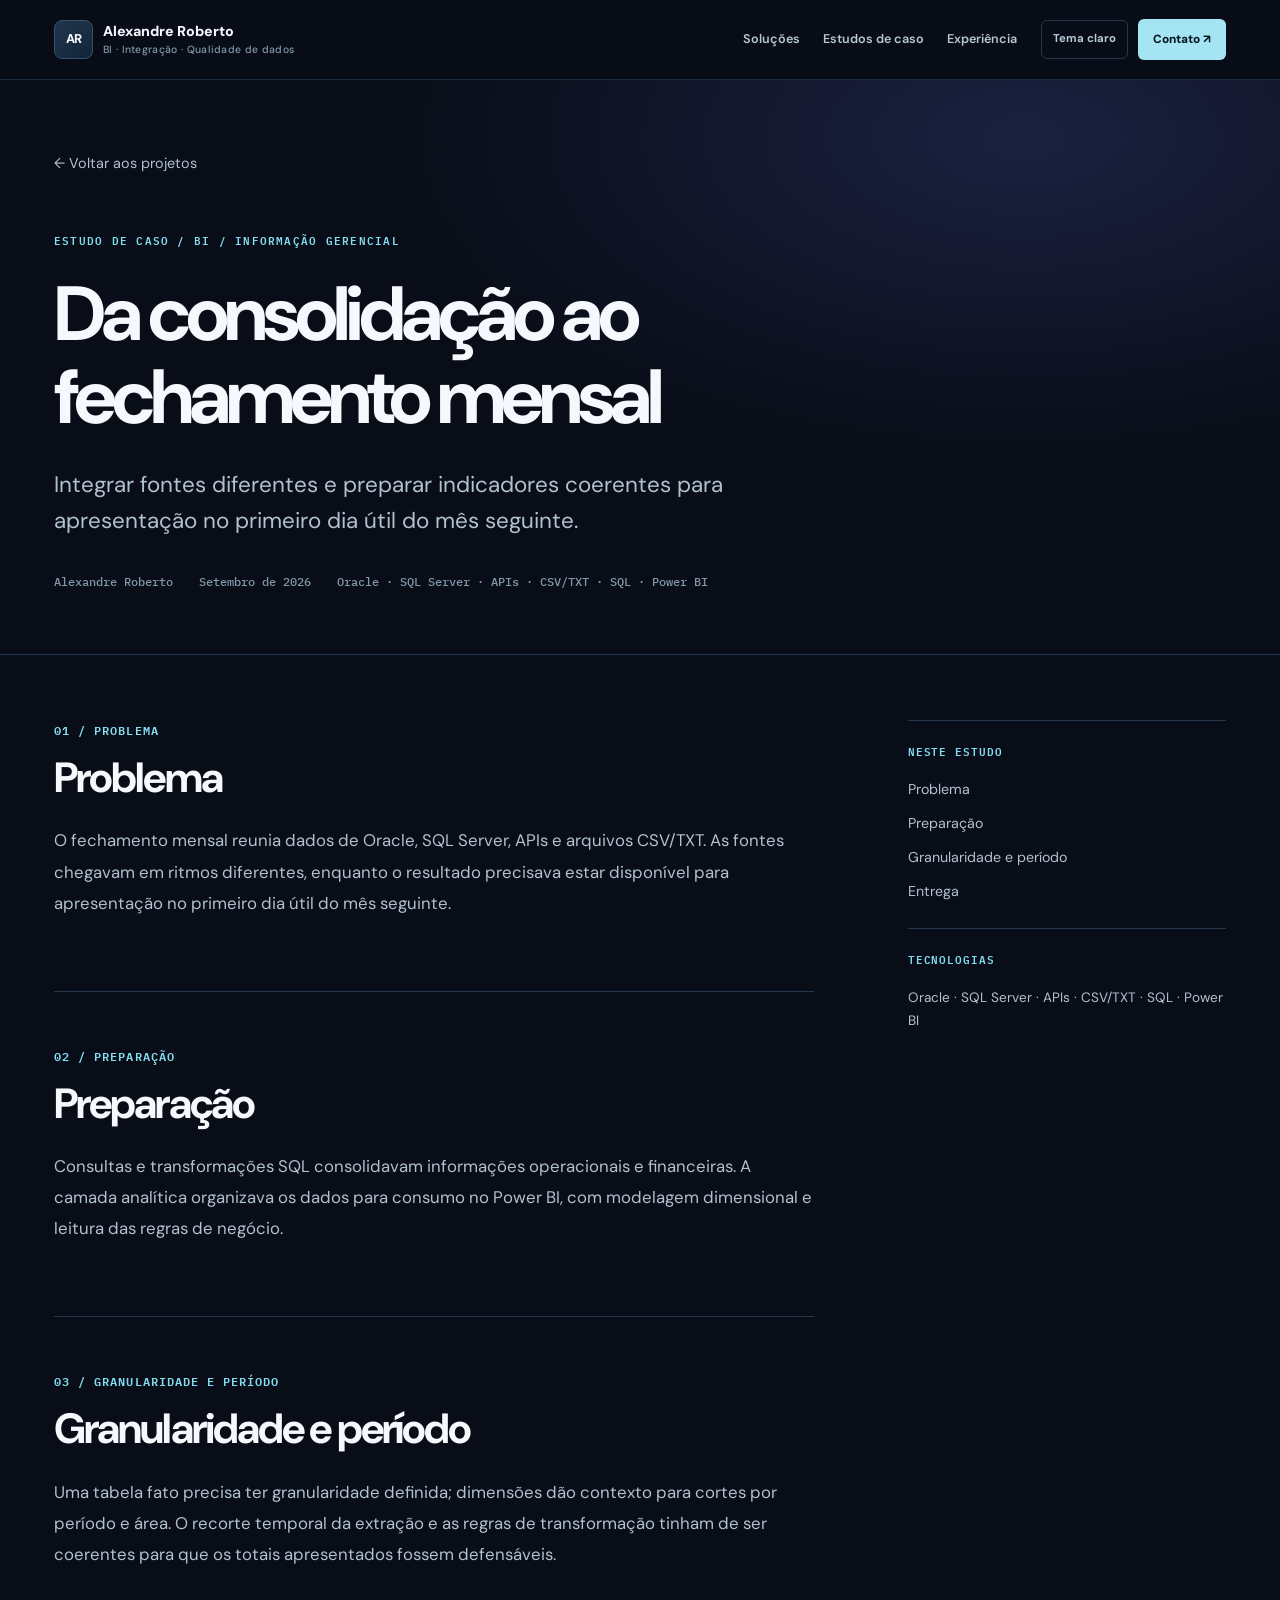
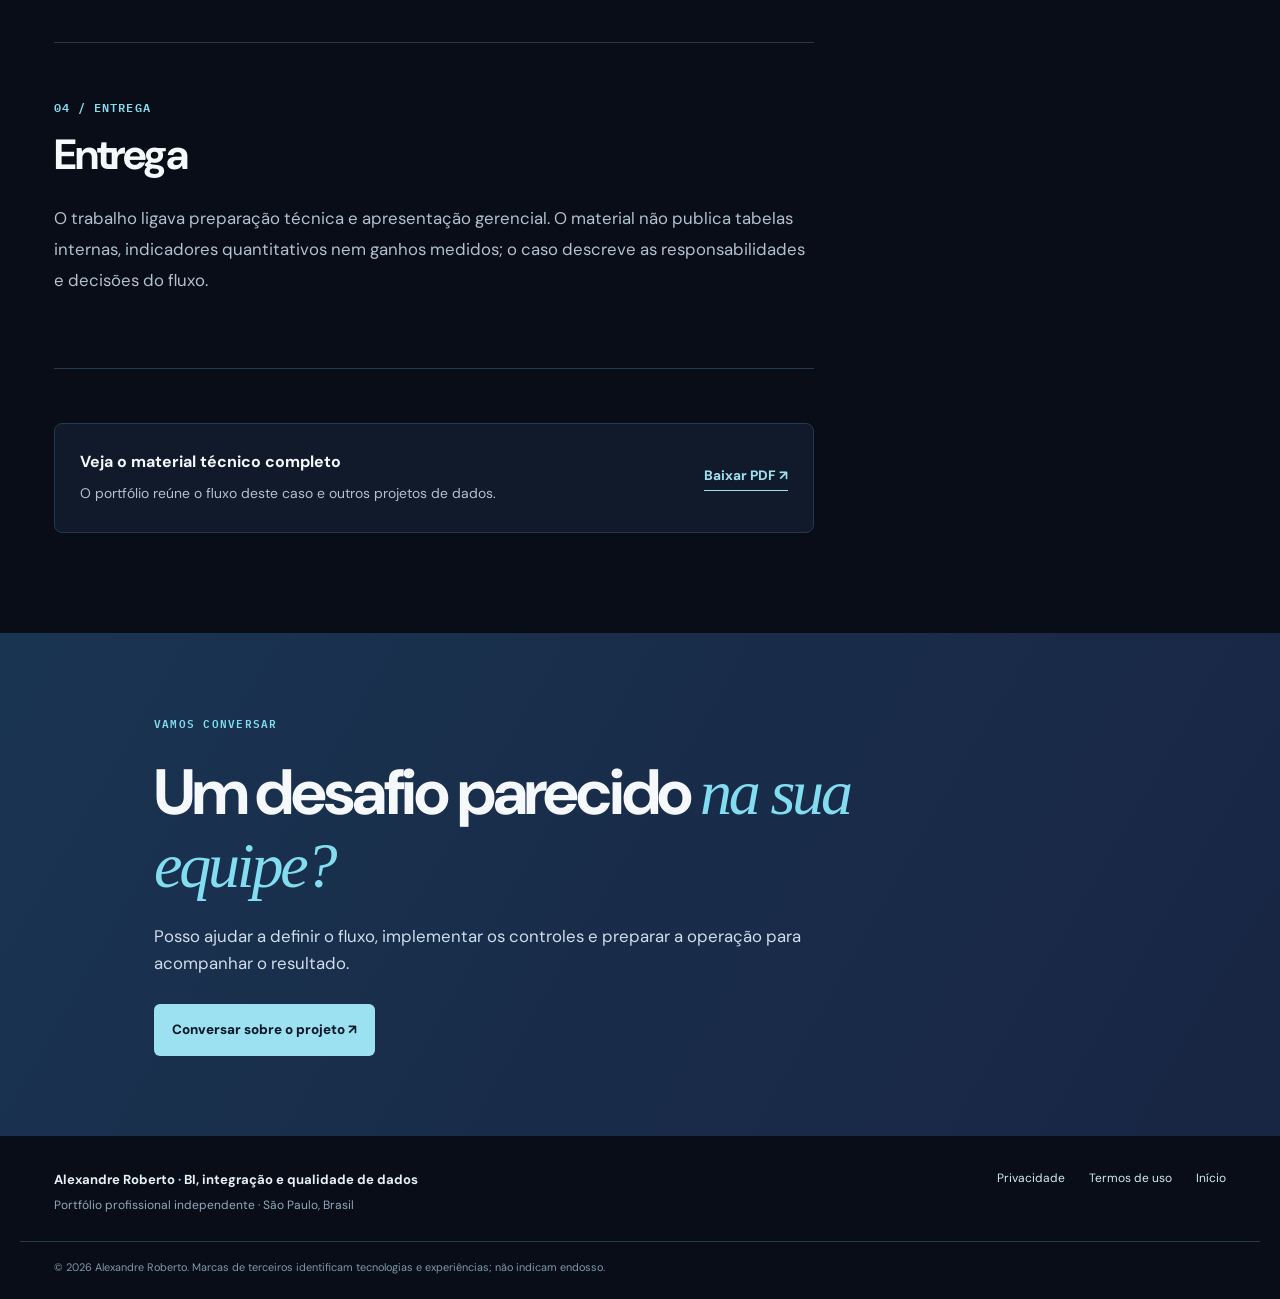
==== estudos-de-caso/bi-fechamento-mensal/index.html @ 3da2f560 "add estudos de caso" ====
<!doctype html>
<html lang="pt-BR" data-theme="dark">
<head><meta charset="utf-8"><meta name="viewport" content="width=device-width, initial-scale=1"><meta name="theme-color" content="#080d17">
<meta name="description" content="Integrar fontes diferentes e preparar indicadores coerentes para apresentação no primeiro dia útil do mês seguinte."><meta property="og:type" content="article"><meta property="og:title" content="Da consolidação ao fechamento mensal | Alexandre Roberto"><meta property="og:description" content="Integrar fontes diferentes e preparar indicadores coerentes para apresentação no primeiro dia útil do mês seguinte.">
<link rel="icon" type="image/svg+xml" href="../../favicon.svg"><link rel="preconnect" href="https://fonts.googleapis.com"><link rel="preconnect" href="https://fonts.gstatic.com" crossorigin><link href="https://fonts.googleapis.com/css2?family=DM+Sans:wght@400;500;600;700;800&family=IBM+Plex+Mono:wght@400;500;600&display=swap" rel="stylesheet"><link rel="stylesheet" href="../../style.css"><script src="../../script.js" defer></script><title>Da consolidação ao fechamento mensal | Alexandre Roberto</title></head>
<body><a class="skip-link" href="#conteudo">Ir para o conteúdo</a>
<header class="site-header"><div class="shell header-inner"><a class="brand" href="../../index.html" aria-label="Alexandre Roberto, página inicial"><span class="brand-mark" aria-hidden="true">AR</span><span class="brand-name">Alexandre Roberto<small>BI · Integração · Qualidade de dados</small></span></a><nav class="desktop-nav" aria-label="Navegação principal"><a href="../../index.html#solucoes">Soluções</a><a href="../../index.html#projetos">Estudos de caso</a><a href="../../index.html#experiencia">Experiência</a></nav><div class="header-actions"><button class="theme-toggle" type="button" aria-label="Ativar tema claro" aria-pressed="true">Tema claro</button><a class="nav-cta" href="../../index.html#contato">Contato ↗</a><button class="menu-toggle" type="button" aria-label="Abrir menu" aria-expanded="false" aria-controls="mobile-menu"><span></span><span></span></button></div></div><nav class="mobile-nav" id="mobile-menu" aria-label="Navegação para celular" hidden><a href="../../index.html">Início</a><a href="../../index.html#solucoes">Soluções</a><a href="../../index.html#projetos">Estudos de caso</a><a href="../../index.html#contato">Contato</a></nav></header>
<main id="conteudo" class="case-page"><section class="case-hero"><div class="shell"><a class="case-back" href="../../index.html#projetos">← Voltar aos projetos</a><p class="eyebrow">ESTUDO DE CASO / BI / INFORMAÇÃO GERENCIAL</p><h1>Da consolidação ao fechamento mensal</h1><p class="case-deck">Integrar fontes diferentes e preparar indicadores coerentes para apresentação no primeiro dia útil do mês seguinte.</p><div class="case-meta"><span>Alexandre Roberto</span><span>Setembro de 2026</span><span>Oracle · SQL Server · APIs · CSV/TXT · SQL · Power BI</span></div></div></section><div class="shell case-layout"><article class="case-article"><section id="parte-1"><p class="case-label">01 / PROBLEMA</p><h2>Problema</h2><p>O fechamento mensal reunia dados de Oracle, SQL Server, APIs e arquivos CSV/TXT. As fontes chegavam em ritmos diferentes, enquanto o resultado precisava estar disponível para apresentação no primeiro dia útil do mês seguinte.</p></section><section id="parte-2"><p class="case-label">02 / PREPARAÇÃO</p><h2>Preparação</h2><p>Consultas e transformações SQL consolidavam informações operacionais e financeiras. A camada analítica organizava os dados para consumo no Power BI, com modelagem dimensional e leitura das regras de negócio.</p></section><section id="parte-3"><p class="case-label">03 / GRANULARIDADE E PERÍODO</p><h2>Granularidade e período</h2><p>Uma tabela fato precisa ter granularidade definida; dimensões dão contexto para cortes por período e área. O recorte temporal da extração e as regras de transformação tinham de ser coerentes para que os totais apresentados fossem defensáveis.</p></section><section id="parte-4"><p class="case-label">04 / ENTREGA</p><h2>Entrega</h2><p>O trabalho ligava preparação técnica e apresentação gerencial. O material não publica tabelas internas, indicadores quantitativos nem ganhos medidos; o caso descreve as responsabilidades e decisões do fluxo.</p></section><div class="case-document"><div><strong>Veja o material técnico completo</strong><p>O portfólio reúne o fluxo deste caso e outros projetos de dados.</p></div><a class="text-link" href="../../Alexandre_Roberto_Projetos_Engenharia_de_Dados.pdf" download>Baixar PDF ↗</a></div></article><aside class="case-aside"><nav aria-label="Nesta página"><strong>NESTE ESTUDO</strong><a href="#parte-1">Problema</a><a href="#parte-2">Preparação</a><a href="#parte-3">Granularidade e período</a><a href="#parte-4">Entrega</a></nav><div><strong>TECNOLOGIAS</strong><p>Oracle · SQL Server · APIs · CSV/TXT · SQL · Power BI</p></div></aside></div><section class="case-contact"><div class="shell"><p class="eyebrow">VAMOS CONVERSAR</p><h2>Um desafio parecido <em>na sua equipe?</em></h2><p>Posso ajudar a definir o fluxo, implementar os controles e preparar a operação para acompanhar o resultado.</p><a class="button button-primary" href="../../index.html#contato">Conversar sobre o projeto ↗</a></div></section></main><footer class="site-footer"><div class="shell footer-inner"><div class="footer-brand"><strong>Alexandre Roberto <b>·</b> BI, integração e qualidade de dados</strong><span>Portfólio profissional independente · São Paulo, Brasil</span></div><nav class="footer-links" aria-label="Informações legais"><a href="../../privacidade.html">Privacidade</a><a href="../../termos.html">Termos de uso</a><a href="../../index.html">Início</a></nav></div><div class="shell footer-legal">© <span id="year">2026</span> Alexandre Roberto. Marcas de terceiros identificam tecnologias e experiências; não indicam endosso.</div></footer></body></html>
---- style.css ----
:root{--bg:#080d17;--surface:#101a2a;--surface2:#142238;--line:#26384e;--ink:#f5f8fc;--muted:#b2c1cf;--quiet:#8298aa;--cyan:#83ddf0;--indigo:#aaaaf7;--green:#8bd7b4;--max:1240px;font-family:"DM Sans",Inter,ui-sans-serif,system-ui,sans-serif;color:var(--ink);background:var(--bg);color-scheme:dark}
*{box-sizing:border-box}html{scroll-behavior:smooth;scroll-padding-top:88px}body{margin:0;background:var(--bg);color:var(--ink);line-height:1.62}a{color:inherit}button{font:inherit}a:focus-visible,button:focus-visible{outline:2px solid var(--cyan);outline-offset:4px}::selection{background:var(--cyan);color:#07121e}.shell{max-width:var(--max);padding:0 34px;margin:0 auto}.skip-link{position:absolute;top:-80px;left:16px;z-index:200;background:var(--cyan);color:#07121e;padding:10px 16px}.skip-link:focus{top:12px}.eyebrow{display:flex;align-items:center;gap:11px;color:var(--cyan);font:600 .7rem "IBM Plex Mono",monospace;letter-spacing:.11em;margin:0 0 24px}.eyebrow-line{display:block;width:25px;height:1px;background:currentColor}em{font-family:Georgia,Times,serif;font-weight:400;font-style:italic;color:var(--cyan)}
.site-header{height:80px;position:sticky;top:0;z-index:100;background:rgba(8,13,23,.93);border-bottom:1px solid #1b2d40;backdrop-filter:blur(18px)}.header-inner{height:100%;display:flex;align-items:center;gap:24px}.brand{display:flex;align-items:center;gap:10px;text-decoration:none;white-space:nowrap}.brand-mark{width:39px;height:39px;display:grid;place-items:center;background:#162439;border:1px solid #36536a;border-radius:8px;font-size:.82rem;font-weight:800;letter-spacing:-.09em}.brand-mark span{color:var(--cyan)}.brand-name{font-size:.89rem;font-weight:800;line-height:1.08}.brand-name small{display:block;color:var(--quiet);font-size:.65rem;font-weight:500;margin-top:4px;letter-spacing:.03em}.desktop-nav{margin-left:auto;display:flex;gap:23px;align-items:center}.desktop-nav a{text-decoration:none;color:#b6c6d2;font-size:.79rem;font-weight:600;white-space:nowrap}.desktop-nav a:hover{color:var(--cyan)}.header-actions{display:flex;align-items:center;gap:10px}.theme-toggle{background:transparent;border:1px solid var(--line);color:#b8cad7;padding:9px 11px;border-radius:6px;font-size:.71rem;font-weight:700;white-space:nowrap;cursor:pointer}.theme-toggle:hover{border-color:var(--cyan);color:var(--cyan)}.nav-cta{background:#a5e4f3;color:#061622;border-radius:6px;text-decoration:none;padding:11px 15px;font-size:.74rem;font-weight:800;white-space:nowrap}.nav-cta:hover{background:#d1f4fb}.nav-cta span{padding-left:8px}.menu-toggle,.mobile-nav{display:none}
.hero{position:relative;overflow:hidden;background:radial-gradient(ellipse at 72% 34%,rgba(68,77,169,.18),transparent 47%),radial-gradient(ellipse at 8% 72%,rgba(18,98,131,.13),transparent 43%),#080d17}.hero:before{position:absolute;inset:0;content:"";pointer-events:none;opacity:.13;background-image:linear-gradient(#59718a 1px,transparent 1px),linear-gradient(90deg,#59718a 1px,transparent 1px);background-size:78px 78px;mask-image:linear-gradient(90deg,transparent 29%,#000 100%)}.hero-grid{position:relative;display:grid;grid-template-columns:minmax(0,1.13fr) minmax(360px,.87fr);align-items:center;gap:7%;padding-top:115px;padding-bottom:99px}.hero h1{font-size:clamp(3.25rem,5.4vw,5.8rem);line-height:1.05;letter-spacing:-.065em;margin:0 0 28px;max-width:800px}.hero h1 em{white-space:nowrap}.hero-lead{max-width:630px;color:#b6c7d5;font-size:1.07rem;line-height:1.78;margin:0}.hero-actions{display:flex;gap:12px;flex-wrap:wrap;margin:35px 0 36px}.button{min-height:52px;display:inline-flex;align-items:center;justify-content:center;gap:20px;padding:13px 18px;border-radius:6px;text-decoration:none;font-size:.84rem;font-weight:800;transition:background .2s,transform .2s}.button:hover{transform:translateY(-2px)}.button-primary{background:#9ce1f2;color:#071927}.button-primary:hover{background:#caf1f9}.button-quiet{background:#17283d;color:#e5f2f8;border:1px solid #3a536c}.button-quiet:hover{background:#203952}.hero-proof-line{display:flex;align-items:baseline;gap:10px;max-width:615px;color:#9cb1c1;font-size:.76rem;line-height:1.5}.proof-line-dot{flex:none;width:6px;height:6px;background:var(--green);border-radius:50%}
.hero-visual{position:relative;border:1px solid #3c5773;border-radius:13px;overflow:hidden;background:linear-gradient(150deg,#1b3046,#101b2d 54%,#151e35);box-shadow:0 30px 75px rgba(0,0,0,.4)}.hero-visual:before{position:absolute;content:"";top:0;left:0;right:0;height:2px;background:linear-gradient(90deg,#73d8ed,#918ce2,transparent)}.visual-top,.visual-bottom{display:flex;justify-content:space-between;gap:16px;padding:17px 23px;font:600 .62rem "IBM Plex Mono",monospace;letter-spacing:.07em;color:#a5bfce}.visual-top{border-bottom:1px solid #365064}.visual-top span:last-child{color:var(--cyan)}.visual-title{font-size:clamp(1.45rem,2.2vw,2.05rem);font-weight:700;line-height:1.2;letter-spacing:-.04em;padding:29px 24px 23px}.visual-title span{color:var(--cyan)}.visual-path{padding:0 23px 30px}.path-node{display:flex;align-items:center;justify-content:space-between;gap:12px;background:#162a3e;border:1px solid #36536b;border-radius:6px;padding:10px 14px}.path-node small{color:#89bac8;font:600 .58rem "IBM Plex Mono",monospace;letter-spacing:.08em}.path-node strong{font-size:.81rem;text-align:right}.path-node em{display:none}.path-node-focus{background:#204253;border-color:#79cee0}.path-arrow{text-align:center;display:block;color:#8ec9d7;font-size:.72rem;height:20px;line-height:20px}.visual-bottom{border-top:1px solid #365064;color:#b2c7d1;align-items:center}.visual-bottom span:last-child{color:var(--cyan);font-size:1.2rem}.hero-bottom{position:relative;display:flex;justify-content:space-between;gap:25px;align-items:center;border-top:1px solid rgba(131,173,201,.2);padding-top:20px;padding-bottom:22px;color:#8fa8b9;font:600 .69rem "IBM Plex Mono",monospace;letter-spacing:.02em}.hero-bottom a{color:#a9dfeb;text-decoration:none}.hero-bottom a:hover{text-decoration:underline}
.section{padding:112px 0}.section-heading{max-width:760px;margin-bottom:46px}.section-heading h2,.experience-intro h2,.fit-grid h2{font-size:clamp(2.5rem,4.4vw,4.5rem);line-height:1.12;letter-spacing:-.055em;margin:0}.section-heading>p:last-child{color:var(--muted);font-size:.97rem;line-height:1.75;margin:18px 0 0}.two-col-heading{max-width:none;display:grid;grid-template-columns:1.35fr .65fr;gap:9%;align-items:end}.two-col-heading>p:last-child{margin:0 0 5px;max-width:350px}
.pain-section{background:#0c1421;border-top:1px solid #172638}.pain-grid{display:grid;grid-template-columns:repeat(3,minmax(0,1fr));border:1px solid var(--line);border-radius:9px;overflow:hidden}.pain-card{min-height:346px;display:flex;flex-direction:column;padding:30px;background:#101d2d;border-right:1px solid var(--line)}.pain-card:last-child{border-right:0}.pain-number{color:#66839a;font:500 .77rem "IBM Plex Mono",monospace}.pain-card h3{font-size:1.55rem;line-height:1.22;letter-spacing:-.04em;margin:45px 0 12px}.pain-card p{color:#afc0ce;font-size:.89rem;line-height:1.7;margin:0 0 27px}.pain-response{margin-top:auto;padding-top:17px;border-top:1px solid var(--line)}.pain-response span,.pain-response strong{display:block}.pain-response span{color:#77bfd0;font:600 .6rem "IBM Plex Mono",monospace;letter-spacing:.08em;margin-bottom:6px}.pain-response strong{font-size:.84rem;font-weight:700;color:#e3f3f8}
.story-section{background:#090f1b}.story-intro{max-width:1240px}.story-intro>p:last-child{max-width:700px}.story-grid{display:grid;grid-template-columns:minmax(0,1fr) minmax(350px,.9fr);gap:9%;align-items:start}.story-steps{border-top:1px solid #30455b}.story-step{min-height:275px;border-bottom:1px solid #30455b;padding:31px 20px 31px 0;opacity:.68;transition:opacity .3s}.story-step.is-active{opacity:1}.story-step span{color:#82c9d9;font:600 .64rem "IBM Plex Mono",monospace;letter-spacing:.09em}.story-step h3{font-size:clamp(1.6rem,2.6vw,2.35rem);line-height:1.2;letter-spacing:-.045em;margin:25px 0 12px}.story-step p{max-width:600px;color:#b4c4d0;font-size:.94rem;line-height:1.8;margin:0}.story-board{position:sticky;top:108px;border:1px solid #3c5971;border-radius:11px;background:linear-gradient(145deg,#172a3d,#111e31);overflow:hidden;box-shadow:0 22px 50px rgba(0,0,0,.24)}.board-head{display:flex;justify-content:space-between;gap:12px;padding:19px 22px;border-bottom:1px solid #344d63;color:#b5cbd4;font:600 .62rem "IBM Plex Mono",monospace;letter-spacing:.07em}.board-live{color:#9bdcca}.board-stages{padding:23px}.board-row{display:flex;align-items:center;gap:19px;min-height:75px;padding:14px 16px;border:1px solid #345069;border-radius:7px;margin-bottom:8px;background:#14283b;transition:background .25s,border-color .25s}.board-row:last-child{margin-bottom:0}.board-row.is-active{background:#235062;border-color:#7dd5e5}.board-row b{font:600 .7rem "IBM Plex Mono",monospace;color:#84d5e2}.board-row small,.board-row strong{display:block}.board-row small{font:.58rem "IBM Plex Mono",monospace;color:#94bbc9;letter-spacing:.08em}.board-row strong{font-size:.89rem;margin-top:3px}.board-footer{border-top:1px solid #344d63;color:#a1bbc8;font-size:.7rem;padding:16px 22px}.story-cta{display:flex;justify-content:space-between;gap:25px;align-items:center;margin-top:35px}.story-cta p{color:#a7bdc9;font-size:.81rem;margin:0;max-width:670px}.text-link{text-decoration:none;color:#9fdfec;font-size:.85rem;font-weight:800;border-bottom:1px solid currentColor;padding-bottom:3px;white-space:nowrap}.text-link:hover{color:#d2f3fa}.text-link span{padding-left:7px}
.cases-section{background:#0d1726}.case-grid{display:grid;grid-template-columns:repeat(2,minmax(0,1fr));gap:14px}.case-card{display:flex;flex-direction:column;min-height:333px;padding:31px;border:1px solid #2d4259;border-radius:9px;background:linear-gradient(150deg,#152339,#101b2b)}.case-kicker{color:#89d1e0;font:600 .65rem "IBM Plex Mono",monospace;letter-spacing:.08em}.case-card h3{max-width:540px;font-size:clamp(1.55rem,2vw,2rem);line-height:1.22;letter-spacing:-.04em;margin:25px 0 12px}.case-card p{color:#b7c7d2;font-size:.88rem;line-height:1.76;margin:0 0 28px}.case-foot{margin-top:auto;display:flex;justify-content:space-between;gap:12px;border-top:1px solid #2b4054;padding-top:15px;color:#91afc0;font:600 .7rem "IBM Plex Mono",monospace}.case-foot span:last-child{color:#9cdeeb}
.method-section{background:#080d17}.method-grid{display:grid;grid-template-columns:repeat(4,minmax(0,1fr));border-top:1px solid #2b4054;border-bottom:1px solid #2b4054}.method-grid article{min-height:315px;padding:22px 24px;border-right:1px solid #2b4054;position:relative;overflow:hidden}.method-grid article:first-child{padding-left:0}.method-grid article:last-child{border-right:0}.method-index{display:block;font-size:7.2rem;line-height:1;letter-spacing:-.09em;font-weight:500;color:rgba(114,151,180,.14)}.method-grid h3{font-size:1.2rem;letter-spacing:-.03em;margin:-3px 0 8px}.method-grid p{color:#aebfcb;font-size:.84rem;line-height:1.7;margin:0}
.experience-section{background:#0e1929}.experience-layout{display:grid;grid-template-columns:.85fr 1.15fr;gap:9%}.experience-intro{position:sticky;top:115px;align-self:start}.experience-intro>p:not(.eyebrow){max-width:450px;color:#b1c3cf;line-height:1.75;margin:25px 0}.experience-list{border-top:1px solid #30445a}.experience-list>div{display:grid;grid-template-columns:1fr auto;gap:0 15px;padding:22px 0;border-bottom:1px solid #30445a}.experience-list strong{font-size:1.02rem;letter-spacing:-.02em}.experience-list span{grid-column:1;color:#a8bdcb;font-size:.83rem;margin-top:4px}.experience-list time{grid-column:2;grid-row:1/3;color:#8eaaba;font:500 .69rem "IBM Plex Mono",monospace;white-space:nowrap;padding-top:5px}
.fit-section{background:#101c2c}.fit-grid{display:grid;grid-template-columns:1fr 1fr;gap:9%}.fit-list{border-top:1px solid #345069}.fit-list>div{padding:20px 0;border-bottom:1px solid #345069}.fit-list strong{font-size:1.1rem}.fit-list p{margin:5px 0 0;color:#aec1cd;font-size:.87rem;line-height:1.65}
.contact-section{background:radial-gradient(circle at 85% 15%,rgba(91,84,199,.36),transparent 45%),linear-gradient(130deg,#193451,#182543 73%,#1b2754);padding:105px 0}.contact-grid{display:grid;grid-template-columns:1.25fr .75fr;gap:10%;align-items:end}.contact-grid .eyebrow{color:#a7e4ef}.contact-grid h2{font-size:clamp(2.7rem,4.9vw,5rem);line-height:1.1;letter-spacing:-.055em;margin:0 0 23px}.contact-grid h2 em{color:#b0edf0}.contact-grid p:not(.eyebrow){max-width:700px;color:#d0ddea;line-height:1.75;margin:0}.contact-panel{border:1px solid #657c9b;border-radius:10px;background:rgba(8,23,46,.32);padding:28px;display:flex;flex-direction:column;align-items:flex-start;gap:14px}.contact-panel>span{color:#b2dce9;font:600 .65rem "IBM Plex Mono",monospace;letter-spacing:.08em}.button-contact{width:100%;justify-content:space-between;background:#e7f7f9;color:#102535}.button-contact:hover{background:#fff}.email{color:#e0eef4;font-size:.89rem;overflow-wrap:anywhere}.contact-panel small{color:#afc4d6}.site-footer{background:#080d17;color:#92aabb;padding:28px 0;font-size:.75rem}.footer-inner{display:flex;justify-content:space-between;gap:20px}.footer-inner b{color:var(--cyan)}.footer-inner a{text-decoration:none;color:#d1eaf2}.footer-inner a:hover{color:var(--cyan)}
@media(max-width:1120px){.desktop-nav{gap:13px}.brand-name small{display:none}.hero-grid{grid-template-columns:1fr;gap:47px;padding-top:80px;padding-bottom:65px}.hero-visual{max-width:610px}.hero h1{max-width:850px}.hero-lead{max-width:780px}.hero-bottom{flex-wrap:wrap}.story-grid{gap:5%}}
@media(max-width:940px){.shell{padding:0 25px}.desktop-nav,.nav-cta{display:none}.menu-toggle{display:flex;flex-direction:column;justify-content:center;gap:6px;width:42px;height:40px;background:transparent;border:1px solid var(--line);border-radius:6px;padding:11px;cursor:pointer}.menu-toggle span{height:2px;background:var(--ink);width:100%}.header-actions{margin-left:auto}.mobile-nav:not([hidden]){display:flex;flex-direction:column;position:absolute;left:0;right:0;top:80px;background:var(--surface);border-bottom:1px solid var(--line);padding:16px 25px 23px;box-shadow:0 20px 30px rgba(0,0,0,.3)}.mobile-nav a{padding:9px 0;text-decoration:none;font-weight:700}.two-col-heading,.story-grid,.experience-layout,.fit-grid,.contact-grid{grid-template-columns:1fr;gap:30px}.two-col-heading>p:last-child{max-width:700px}.story-board,.experience-intro{position:static}.story-board{max-width:660px}.story-step{min-height:0}.method-grid{grid-template-columns:repeat(2,minmax(0,1fr))}.method-grid article:nth-child(2){border-right:0}.method-grid article:nth-child(-n+2){border-bottom:1px solid #2b4054}.contact-panel{max-width:480px}}
@media(max-width:650px){html{scroll-padding-top:77px}.shell{padding:0 19px}.site-header{height:72px}.header-inner{gap:10px}.brand-name{font-size:.82rem}.brand-mark{width:36px;height:36px}.theme-toggle{font-size:.68rem;padding:8px}.mobile-nav:not([hidden]){top:72px}.hero-grid{padding-top:67px;padding-bottom:53px}.hero h1{font-size:clamp(2.8rem,11vw,4.5rem)}.hero h1 em{white-space:normal}.hero-lead{font-size:.97rem}.hero-actions{flex-direction:column;align-items:stretch}.hero-actions .button{width:100%}.hero-visual{max-width:none}.hero-bottom{gap:8px 20px}.hero-bottom a{width:100%}.section{padding:75px 0}.section-heading{margin-bottom:33px}.section-heading h2,.experience-intro h2,.fit-grid h2{font-size:clamp(2.25rem,9vw,3.2rem)}.pain-grid,.case-grid{grid-template-columns:1fr}.pain-card{min-height:0;border-right:0;border-bottom:1px solid var(--line);padding:25px}.pain-card:last-child{border-bottom:0}.pain-card h3{margin-top:27px}.story-step{padding:26px 0}.story-cta{align-items:flex-start;flex-direction:column}.text-link{white-space:normal}.method-grid article{min-height:270px}.method-index{font-size:5.4rem}.contact-section{padding:75px 0}.contact-grid h2{font-size:clamp(2.6rem,10vw,3.8rem)}.footer-inner{flex-wrap:wrap}}
@media(max-width:400px){.brand-name{display:none}.theme-toggle{font-size:.66rem}.visual-top,.visual-bottom{font-size:.57rem}.method-grid{grid-template-columns:1fr}.method-grid article,.method-grid article:first-child{border-right:0;border-bottom:1px solid #2b4054;padding:22px}.method-grid article:last-child{border-bottom:0}.experience-list>div{grid-template-columns:1fr}.experience-list time{grid-column:1;grid-row:auto;margin-top:5px}}
@media(prefers-reduced-motion:reduce){html{scroll-behavior:auto}.button,.story-step,.board-row{transition:none}.button:hover{transform:none}}
@media print{html{color-scheme:light}body{background:#fff;color:#111}.site-header,.hero-visual,.hero-bottom,.contact-section,.site-footer,.theme-toggle,.button{display:none!important}.hero,.section,.pain-section,.story-section,.cases-section,.method-section,.experience-section,.fit-section{background:#fff;padding:20px 0}.hero:before{display:none}.shell{max-width:none}.hero-grid,.pain-grid,.story-grid,.case-grid,.experience-layout,.fit-grid,.method-grid{display:block}.pain-card,.case-card,.story-step,.method-grid article{break-inside:avoid;border:1px solid #ccc;background:#fff;margin:10px 0}.hero h1,.section-heading h2{font-size:2rem}.hero-lead,.pain-card p,.story-step p,.case-card p{color:#333}}
/* O visitante pode optar pelo claro sem alterar a narrativa ou a hierarquia. */
@media screen{html[data-theme="light"]{color-scheme:light;--bg:#f7f8f7;--surface:#fff;--surface2:#edf3f5;--line:#d7e1e6;--ink:#102635;--muted:#496374;--quiet:#607b89;--cyan:#126c96;--indigo:#4c58bd;--green:#137d56;background:var(--bg)}html[data-theme="light"] body{background:var(--bg);color:var(--ink)}html[data-theme="light"] .site-header{background:rgba(247,248,247,.95)}html[data-theme="light"] .brand-mark{background:#e9f2f7;border-color:#c1d6e1}html[data-theme="light"] .desktop-nav a{color:#3d5968}html[data-theme="light"] .nav-cta{background:#175f88;color:#fff}html[data-theme="light"] .menu-toggle span{background:#102635}html[data-theme="light"] .hero{background:radial-gradient(ellipse at 78% 25%,#dfe8ff,transparent 47%),#f7f8f7}html[data-theme="light"] .hero:before{opacity:.10}html[data-theme="light"] .hero-lead,html[data-theme="light"] .section-heading>p:last-child,html[data-theme="light"] .experience-intro>p:not(.eyebrow){color:#4c6573}html[data-theme="light"] .hero-proof-line,html[data-theme="light"] .hero-bottom{color:#526b79}html[data-theme="light"] .button-primary{background:#175f88;color:#fff}html[data-theme="light"] .button-quiet{background:#e8f0f5;color:#173447;border-color:#bdd1dc}html[data-theme="light"] .hero-visual{color:#f5f8fc}html[data-theme="light"] .pain-section,html[data-theme="light"] .cases-section,html[data-theme="light"] .experience-section{background:#f0f4f5}html[data-theme="light"] .pain-card,html[data-theme="light"] .case-card{background:#fff;border-color:#d7e1e6}html[data-theme="light"] .pain-card p,html[data-theme="light"] .case-card p,html[data-theme="light"] .method-grid p,html[data-theme="light"] .fit-list p,html[data-theme="light"] .story-step p{color:#506877}html[data-theme="light"] .pain-response strong{color:#173447}html[data-theme="light"] .story-section,html[data-theme="light"] .method-section{background:#fff}html[data-theme="light"] .story-board{color:#f5f8fc}html[data-theme="light"] .story-step{opacity:.8}html[data-theme="light"] .story-step.is-active{opacity:1}html[data-theme="light"] .case-foot,html[data-theme="light"] .story-cta p{color:#547080}html[data-theme="light"] .fit-section{background:#e9f1f3}html[data-theme="light"] .fit-list>div{border-color:#cbdde5}html[data-theme="light"] .contact-section{color:#fff}html[data-theme="light"] .contact-grid h2 em{color:#b0edf0}html[data-theme="light"] .site-footer{background:#102332;color:#b2cad5}html[data-theme="light"] .footer-inner a{color:#e7f3f7}}
@media screen{.story-step{opacity:.86}html[data-theme="light"] .theme-toggle{color:#34586b;border-color:#bfd3dd}html[data-theme="light"] .hero-bottom a,html[data-theme="light"] .text-link{color:#126c96}html[data-theme="light"] .pain-response span,html[data-theme="light"] .case-kicker,html[data-theme="light"] .story-step span,html[data-theme="light"] .case-foot span:last-child{color:#126c96}html[data-theme="light"] .experience-list span,html[data-theme="light"] .experience-list time{color:#496374}html[data-theme="light"] .story-step{opacity:.9}html[data-theme="light"] .visual-title span{color:#83ddf0}}
.company-row{grid-column:1;grid-row:1;display:flex;align-items:center;gap:16px;min-width:0}.company-row strong{min-width:0}.experience-list .company-logo{grid-column:auto;display:grid;place-items:center;flex:none;width:72px;height:48px;margin:0;padding:7px;background:#fff;border:1px solid #d8e2e9;border-radius:7px;overflow:hidden}.company-logo img{display:block;width:100%;height:100%;object-fit:contain}.experience-list .company-logo-text{background:#e9f0f5;color:#1b5279;font-size:.94rem;font-weight:800;letter-spacing:.03em}.experience-list .role{grid-column:1;grid-row:2;margin-left:88px}.experience-list time{grid-column:2;grid-row:1/3;align-self:start}.whatsapp-number{color:#e0eef4;text-decoration:none;font-size:.82rem}.whatsapp-number:hover{text-decoration:underline}.site-footer{padding:33px 0 23px}.footer-inner{align-items:start}.footer-brand{display:flex;flex-direction:column;gap:6px}.footer-brand strong{color:#e5f1f5;font-size:.82rem}.footer-brand>span{color:#92aabb}.footer-links{display:flex;align-items:center;gap:24px;flex-wrap:wrap}.footer-legal{border-top:1px solid #26394d;margin-top:25px;padding-top:17px;color:#8098aa;font-size:.68rem;line-height:1.6}
.legal-main{background:var(--bg);min-height:65vh}.legal-hero{padding:95px 0 35px;background:radial-gradient(ellipse at 75% 15%,rgba(68,77,169,.16),transparent 48%)}.legal-hero h1{font-size:clamp(2.8rem,5vw,5rem);line-height:1.08;letter-spacing:-.055em;margin:0 0 18px}.legal-hero p:last-child{max-width:750px;color:var(--muted);font-size:1rem;margin:0}.legal-content{max-width:860px;padding-top:35px;padding-bottom:100px}.legal-content section{border-top:1px solid var(--line);padding:28px 0}.legal-content h2{font-size:1.38rem;letter-spacing:-.035em;margin:0 0 11px}.legal-content p,.legal-content li{color:var(--muted);font-size:.94rem;line-height:1.8}.legal-content p{margin:0 0 12px}.legal-content ul{margin:0;padding-left:21px}.legal-content a{color:var(--cyan);text-underline-offset:3px}.legal-back{display:inline-flex;margin-top:15px;color:var(--cyan);font-weight:700;text-decoration:none}
@media(max-width:650px){.experience-list .company-logo{width:58px;height:44px}.company-row{gap:12px}.experience-list .role{margin-left:70px}.footer-inner{flex-direction:column}.footer-links{gap:16px}.legal-hero{padding:70px 0 25px}.legal-content{padding-bottom:65px}}
@media(max-width:400px){.experience-list .role{margin-left:70px}.experience-list time{grid-row:3;margin-left:70px;margin-top:5px}}
@media screen{html[data-theme="light"] .legal-hero{background:radial-gradient(ellipse at 75% 15%,#e3e9fb,transparent 48%),#f7f8f7}html[data-theme="light"] .footer-brand strong{color:#e5f1f5}html[data-theme="light"] .footer-legal{color:#aec3cf}html[data-theme="light"] .company-logo-text{color:#1b5279}}

/* Soluções e modalidades: oferta legível antes dos detalhes técnicos. */
.hero-grid{grid-template-columns:minmax(0,1.07fr) minmax(390px,.93fr);gap:5%}
.hero-copy{min-width:0}
.hero h1{font-size:clamp(3.2rem,4.7vw,4.9rem);max-width:700px}
.hero h1 em{white-space:normal}
.hero-lead strong{color:var(--ink);font-weight:700}
.offer-panel .visual-title{font-size:clamp(1.45rem,2.1vw,2rem);padding-bottom:20px}
.offer-list{padding:0 23px 25px}
.offer-list>div{display:flex;gap:16px;align-items:flex-start;padding:13px 0;border-top:1px solid #355067}
.offer-list b{flex:none;width:25px;color:#83ddf0;font:600 .65rem "IBM Plex Mono",monospace;padding-top:3px}
.offer-list strong,.offer-list span{display:block}
.offer-list strong{font-size:.9rem;line-height:1.3}
.offer-list span{color:#a8c3d1;font-size:.74rem;line-height:1.45;margin-top:4px}
.offer-panel .visual-bottom{font-size:.58rem}
.pain-grid{grid-template-columns:repeat(4,minmax(0,1fr))}
.pain-card{min-height:380px;padding:25px 22px}
.pain-card h3{font-size:1.35rem;margin:32px 0 13px}
.pain-card p{font-size:.84rem;line-height:1.67}
.pain-card p strong{color:#e3f3f8}
.pain-response strong{font-size:.78rem;line-height:1.54}
.service-extra{margin:23px 0 0;color:var(--muted);font-size:.83rem;line-height:1.7}
.service-extra strong{color:var(--ink)}
.story-intro>p:last-child{max-width:800px}
.board-row strong{line-height:1.35}
.story-cta p strong{color:var(--ink)}
.fit-intro{max-width:490px;color:var(--muted);margin:21px 0 0;line-height:1.75}
.role-section{padding:55px 0;background:#0b1522;border-top:1px solid #26384e}
.role-layout{display:grid;grid-template-columns:1fr 1fr;gap:8%;align-items:center}
.role-layout h2{font-size:clamp(2rem,3.6vw,3.7rem);line-height:1.13;letter-spacing:-.05em;margin:0 0 18px}
.role-layout p:not(.eyebrow){max-width:540px;color:var(--muted);font-size:.9rem;line-height:1.75;margin:0}
.role-tags{display:flex;flex-wrap:wrap;gap:9px}
.role-tags span{display:inline-flex;border:1px solid #36536a;border-radius:5px;background:#15283a;color:#d5e6ee;padding:9px 12px;font-size:.75rem;font-weight:700;line-height:1.35}
@media(max-width:1120px){.hero-grid{grid-template-columns:1fr;gap:47px}.hero h1{font-size:clamp(3.2rem,6.2vw,5.2rem);max-width:780px}.hero-visual{max-width:660px}.pain-grid{grid-template-columns:repeat(2,minmax(0,1fr))}.pain-card{min-height:320px}.pain-card:nth-child(2){border-right:0}.pain-card:nth-child(-n+2){border-bottom:1px solid var(--line)}}
@media(max-width:650px){.hero h1{font-size:clamp(2.7rem,10vw,4.5rem)}.offer-list{padding:0 19px 23px}.pain-grid{grid-template-columns:1fr}.pain-card{min-height:0;border-right:0;padding:26px}.pain-card:nth-child(3){border-bottom:1px solid var(--line)}.pain-card h3{margin:24px 0 10px}.role-layout{grid-template-columns:1fr;gap:25px}.role-section{padding:65px 0}.role-tags span{font-size:.72rem}.offer-panel .visual-title{padding:24px 19px 18px}}
@media screen{html[data-theme="light"] .hero-lead strong,html[data-theme="light"] .service-extra strong,html[data-theme="light"] .story-cta p strong{color:#173447}html[data-theme="light"] .pain-card p strong{color:#173447}html[data-theme="light"] .role-section{background:#f5f8f8;border-color:#d7e1e6}html[data-theme="light"] .role-tags span{background:#fff;border-color:#c8d9e2;color:#23495e}html[data-theme="light"] .offer-list span{color:#a8c3d1}}
@media print{.role-section{background:#fff;padding:20px 0}.role-layout{display:block}.role-tags span{color:#111;background:#fff;border:1px solid #ccc}.pain-grid{display:block}}
.brand-mark{color:#f5f8fc;letter-spacing:-.06em;font-size:.8rem;background:linear-gradient(145deg,#20364c,#13243a)}
html[data-theme="light"] .brand-mark{color:#173447;background:#e9f2f7}
/* Estudo de caso: leitura editorial alinhada à landing page. */
.case-page{background:var(--bg)}.case-hero{padding:70px 0 65px;background:radial-gradient(ellipse at 80% 10%,rgba(89,95,195,.24),transparent 45%),var(--bg);border-bottom:1px solid var(--line)}.case-back{display:inline-block;color:var(--muted);text-decoration:none;font-size:.9rem;margin-bottom:55px}.case-back:hover{color:var(--cyan)}.case-hero h1{max-width:900px;font-size:clamp(3rem,6vw,6.1rem);letter-spacing:-.065em;line-height:1.08;margin:0 0 28px}.case-deck{max-width:740px;color:var(--muted);font-size:clamp(1.1rem,1.8vw,1.4rem);line-height:1.6;margin:0 0 35px}.case-meta{display:flex;flex-wrap:wrap;gap:12px 26px;color:var(--quiet);font:500 .72rem "IBM Plex Mono",monospace}.case-layout{display:grid;grid-template-columns:minmax(0,760px) minmax(190px,1fr);gap:8%;padding-top:65px;padding-bottom:100px}.case-article section{padding:0 0 54px;margin-bottom:54px;border-bottom:1px solid var(--line)}.case-label{color:var(--cyan)!important;font:600 .73rem "IBM Plex Mono",monospace!important;letter-spacing:.09em;margin:0 0 14px!important}.case-article h2{font-size:clamp(2rem,3.3vw,3rem);line-height:1.15;letter-spacing:-.045em;margin:0 0 23px}.case-article h3{font-size:1.15rem;margin:0 0 8px}.case-article p{color:var(--muted);font-size:1.05rem;line-height:1.85;margin:0 0 18px}.flow{display:flex;align-items:stretch;gap:9px;margin:30px 0 20px}.flow>div{flex:1;min-width:0;border:1px solid var(--line);border-radius:8px;padding:15px;background:var(--surface)}.flow small,.flow strong,.flow span{display:block}.flow small{color:var(--cyan);font:600 .62rem "IBM Plex Mono",monospace}.flow strong{font-size:.91rem;line-height:1.25;margin:12px 0 7px}.flow span{color:var(--quiet);font-size:.72rem}.flow>b{align-self:center;color:var(--cyan);font-size:1.1rem}.flow-notes{display:grid;grid-template-columns:1fr 1fr;gap:15px}.flow-notes p{border-left:2px solid var(--cyan);padding-left:14px;font-size:.86rem;line-height:1.65}.flow-notes strong{color:var(--ink)}.case-article .case-caption,.case-article .case-caveat{font-size:.84rem;color:var(--quiet)}.case-list>div{display:grid;grid-template-columns:48px 1fr;gap:14px;padding:20px 0;border-top:1px solid var(--line)}.case-list>div>span{font:600 .72rem "IBM Plex Mono",monospace;color:var(--cyan);padding-top:4px}.case-list p{font-size:.98rem;margin:0}.case-aside{align-self:start;position:sticky;top:112px}.case-aside nav,.case-aside>div{display:flex;flex-direction:column;gap:11px;border-top:1px solid var(--line);padding:20px 0 25px}.case-aside strong{color:var(--cyan);font:600 .7rem "IBM Plex Mono",monospace;letter-spacing:.08em;margin-bottom:7px}.case-aside a{color:var(--muted);text-decoration:none;font-size:.89rem}.case-aside a:hover{color:var(--cyan)}.case-aside p{color:var(--muted);font-size:.85rem;line-height:1.7;margin:0}.case-document{background:var(--surface);border:1px solid var(--line);border-radius:8px;padding:25px;display:flex;justify-content:space-between;align-items:center;gap:24px}.case-document p{font-size:.87rem;margin:6px 0 0}.case-document .text-link{flex:none}.case-contact{background:linear-gradient(120deg,#193451,#182543);padding:80px 0}.case-contact .shell{max-width:1040px}.case-contact h2{max-width:800px;font-size:clamp(2.4rem,5vw,4.4rem);line-height:1.15;letter-spacing:-.05em;margin:0 0 20px}.case-contact p:not(.eyebrow){color:#d0ddea;max-width:680px;font-size:1.05rem;margin:0 0 27px}.case-contact .button{display:inline-flex}html[data-theme="light"] .case-hero{background:radial-gradient(ellipse at 80% 10%,#e3e9fb,transparent 48%),var(--bg)}html[data-theme="light"] .case-contact{color:#fff}html[data-theme="light"] .case-contact em{color:#b0edf0}html[data-theme="light"] .case-contact .button-primary{background:#e7f7f9;color:#102535}
@media(max-width:900px){.case-layout{grid-template-columns:1fr}.case-aside{display:none}}@media(max-width:650px){.case-hero{padding:35px 0 52px}.case-back{margin-bottom:45px}.case-layout{padding-top:45px;padding-bottom:70px}.case-article section{margin-bottom:40px;padding-bottom:40px}.flow{flex-direction:column}.flow>b{transform:rotate(90deg)}.flow-notes{grid-template-columns:1fr}.case-document{display:block}.case-document .text-link{display:inline-block;margin-top:16px}.case-contact{padding:65px 0}}
.case-foot a{color:var(--cyan);text-decoration:none;white-space:nowrap}.case-foot a:hover{text-decoration:underline}.dq-table-wrap{overflow-x:auto;margin:25px 0 30px}.dq-table{width:100%;border-collapse:collapse;min-width:550px;text-align:left}.dq-table th{color:var(--cyan);font:600 .73rem "IBM Plex Mono",monospace;letter-spacing:.04em}.dq-table th,.dq-table td{padding:14px 12px;border-bottom:1px solid var(--line);vertical-align:top}.dq-table td{color:var(--muted);font-size:.91rem;line-height:1.55}.dq-table td:first-child{color:var(--ink);font-weight:700}.case-callout{padding:20px 22px;border-left:3px solid var(--cyan);background:var(--surface);margin:25px 0}.case-callout strong{color:var(--ink)}.case-callout p{margin:5px 0 0;font-size:.94rem}.dq-states{display:flex;flex-wrap:wrap;align-items:center;gap:8px;margin:25px 0}.dq-states span{display:inline-block;background:var(--surface);border:1px solid var(--line);border-radius:6px;padding:8px 11px;font-size:.83rem}.dq-states b{color:var(--cyan)}
.case-disclosure{margin:0 0 55px}.case-disclosure p{margin:6px 0 0;font-size:.95rem}.architecture-states{gap:7px}.case-article code{font-family:"IBM Plex Mono",monospace;color:var(--cyan);font-size:.9em;overflow-wrap:anywhere}
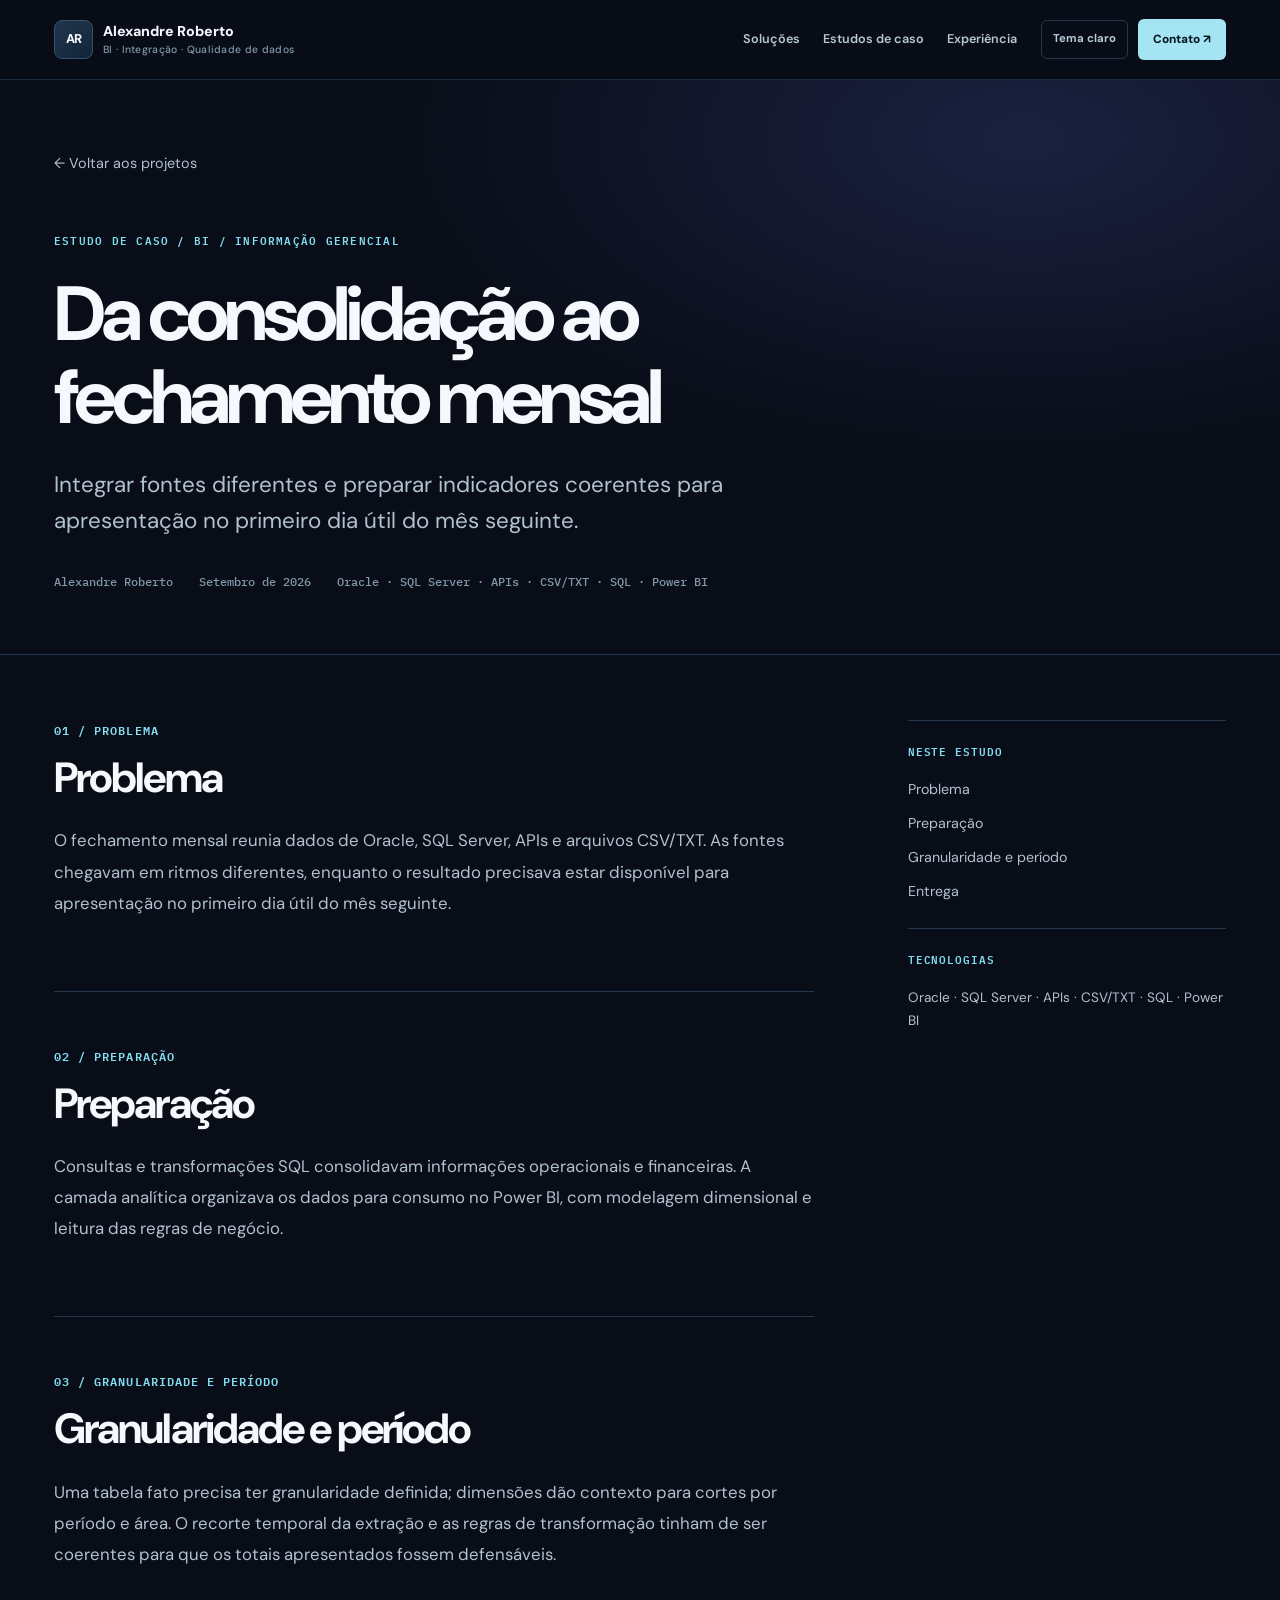
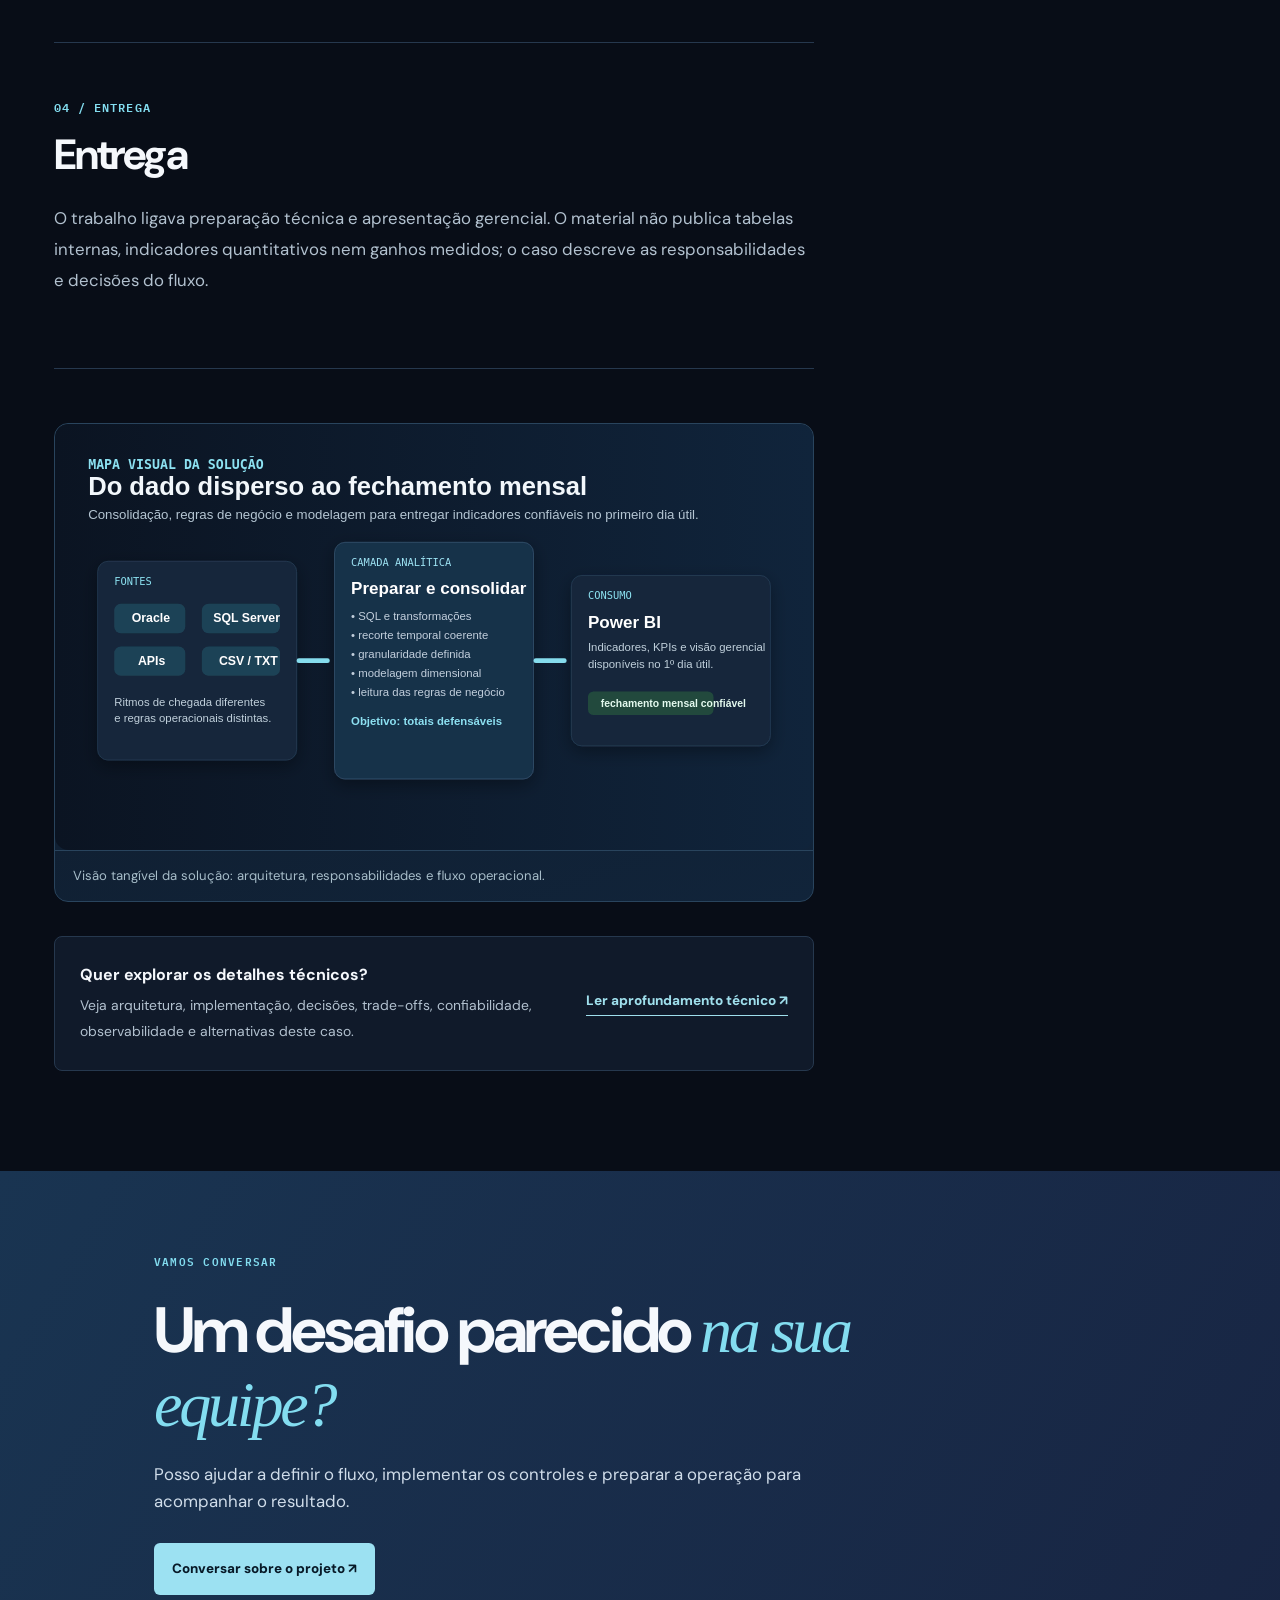
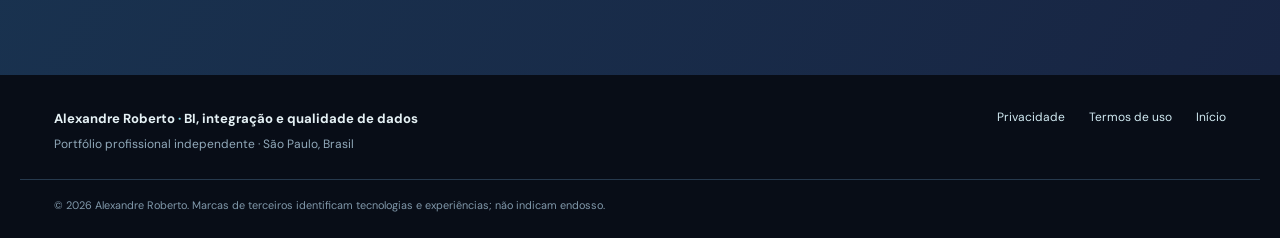
==== commit b4738074: "add projects" ====
--- a/estudos-de-caso/bi-fechamento-mensal/index.html
+++ b/estudos-de-caso/bi-fechamento-mensal/index.html
@@ -1,8 +1,9 @@
-<!doctype html>
-<html lang="pt-BR" data-theme="dark">
-<head><meta charset="utf-8"><meta name="viewport" content="width=device-width, initial-scale=1"><meta name="theme-color" content="#080d17">
-<meta name="description" content="Integrar fontes diferentes e preparar indicadores coerentes para apresentação no primeiro dia útil do mês seguinte."><meta property="og:type" content="article"><meta property="og:title" content="Da consolidação ao fechamento mensal | Alexandre Roberto"><meta property="og:description" content="Integrar fontes diferentes e preparar indicadores coerentes para apresentação no primeiro dia útil do mês seguinte.">
-<link rel="icon" type="image/svg+xml" href="../../favicon.svg"><link rel="preconnect" href="https://fonts.googleapis.com"><link rel="preconnect" href="https://fonts.gstatic.com" crossorigin><link href="https://fonts.googleapis.com/css2?family=DM+Sans:wght@400;500;600;700;800&family=IBM+Plex+Mono:wght@400;500;600&display=swap" rel="stylesheet"><link rel="stylesheet" href="../../style.css"><script src="../../script.js" defer></script><title>Da consolidação ao fechamento mensal | Alexandre Roberto</title></head>
+<!DOCTYPE html>
+
+<html data-theme="dark" lang="pt-BR">
+<head><meta charset="utf-8"/><meta content="width=device-width, initial-scale=1" name="viewport"/><meta content="#080d17" name="theme-color"/>
+<meta content="Integrar fontes diferentes e preparar indicadores coerentes para apresentação no primeiro dia útil do mês seguinte." name="description"/><meta content="article" property="og:type"/><meta content="Da consolidação ao fechamento mensal | Alexandre Roberto" property="og:title"/><meta content="Integrar fontes diferentes e preparar indicadores coerentes para apresentação no primeiro dia útil do mês seguinte." property="og:description"/>
+<link href="../../favicon.svg" rel="icon" type="image/svg+xml"/><link href="https://fonts.googleapis.com" rel="preconnect"/><link crossorigin="" href="https://fonts.gstatic.com" rel="preconnect"/><link href="https://fonts.googleapis.com/css2?family=DM+Sans:wght@400;500;600;700;800&amp;family=IBM+Plex+Mono:wght@400;500;600&amp;display=swap" rel="stylesheet"/><link href="../../style.css" rel="stylesheet"/><script defer="" src="../../script.js"></script><title>Da consolidação ao fechamento mensal | Alexandre Roberto</title></head>
 <body><a class="skip-link" href="#conteudo">Ir para o conteúdo</a>
-<header class="site-header"><div class="shell header-inner"><a class="brand" href="../../index.html" aria-label="Alexandre Roberto, página inicial"><span class="brand-mark" aria-hidden="true">AR</span><span class="brand-name">Alexandre Roberto<small>BI · Integração · Qualidade de dados</small></span></a><nav class="desktop-nav" aria-label="Navegação principal"><a href="../../index.html#solucoes">Soluções</a><a href="../../index.html#projetos">Estudos de caso</a><a href="../../index.html#experiencia">Experiência</a></nav><div class="header-actions"><button class="theme-toggle" type="button" aria-label="Ativar tema claro" aria-pressed="true">Tema claro</button><a class="nav-cta" href="../../index.html#contato">Contato ↗</a><button class="menu-toggle" type="button" aria-label="Abrir menu" aria-expanded="false" aria-controls="mobile-menu"><span></span><span></span></button></div></div><nav class="mobile-nav" id="mobile-menu" aria-label="Navegação para celular" hidden><a href="../../index.html">Início</a><a href="../../index.html#solucoes">Soluções</a><a href="../../index.html#projetos">Estudos de caso</a><a href="../../index.html#contato">Contato</a></nav></header>
-<main id="conteudo" class="case-page"><section class="case-hero"><div class="shell"><a class="case-back" href="../../index.html#projetos">← Voltar aos projetos</a><p class="eyebrow">ESTUDO DE CASO / BI / INFORMAÇÃO GERENCIAL</p><h1>Da consolidação ao fechamento mensal</h1><p class="case-deck">Integrar fontes diferentes e preparar indicadores coerentes para apresentação no primeiro dia útil do mês seguinte.</p><div class="case-meta"><span>Alexandre Roberto</span><span>Setembro de 2026</span><span>Oracle · SQL Server · APIs · CSV/TXT · SQL · Power BI</span></div></div></section><div class="shell case-layout"><article class="case-article"><section id="parte-1"><p class="case-label">01 / PROBLEMA</p><h2>Problema</h2><p>O fechamento mensal reunia dados de Oracle, SQL Server, APIs e arquivos CSV/TXT. As fontes chegavam em ritmos diferentes, enquanto o resultado precisava estar disponível para apresentação no primeiro dia útil do mês seguinte.</p></section><section id="parte-2"><p class="case-label">02 / PREPARAÇÃO</p><h2>Preparação</h2><p>Consultas e transformações SQL consolidavam informações operacionais e financeiras. A camada analítica organizava os dados para consumo no Power BI, com modelagem dimensional e leitura das regras de negócio.</p></section><section id="parte-3"><p class="case-label">03 / GRANULARIDADE E PERÍODO</p><h2>Granularidade e período</h2><p>Uma tabela fato precisa ter granularidade definida; dimensões dão contexto para cortes por período e área. O recorte temporal da extração e as regras de transformação tinham de ser coerentes para que os totais apresentados fossem defensáveis.</p></section><section id="parte-4"><p class="case-label">04 / ENTREGA</p><h2>Entrega</h2><p>O trabalho ligava preparação técnica e apresentação gerencial. O material não publica tabelas internas, indicadores quantitativos nem ganhos medidos; o caso descreve as responsabilidades e decisões do fluxo.</p></section><div class="case-document"><div><strong>Veja o material técnico completo</strong><p>O portfólio reúne o fluxo deste caso e outros projetos de dados.</p></div><a class="text-link" href="../../Alexandre_Roberto_Projetos_Engenharia_de_Dados.pdf" download>Baixar PDF ↗</a></div></article><aside class="case-aside"><nav aria-label="Nesta página"><strong>NESTE ESTUDO</strong><a href="#parte-1">Problema</a><a href="#parte-2">Preparação</a><a href="#parte-3">Granularidade e período</a><a href="#parte-4">Entrega</a></nav><div><strong>TECNOLOGIAS</strong><p>Oracle · SQL Server · APIs · CSV/TXT · SQL · Power BI</p></div></aside></div><section class="case-contact"><div class="shell"><p class="eyebrow">VAMOS CONVERSAR</p><h2>Um desafio parecido <em>na sua equipe?</em></h2><p>Posso ajudar a definir o fluxo, implementar os controles e preparar a operação para acompanhar o resultado.</p><a class="button button-primary" href="../../index.html#contato">Conversar sobre o projeto ↗</a></div></section></main><footer class="site-footer"><div class="shell footer-inner"><div class="footer-brand"><strong>Alexandre Roberto <b>·</b> BI, integração e qualidade de dados</strong><span>Portfólio profissional independente · São Paulo, Brasil</span></div><nav class="footer-links" aria-label="Informações legais"><a href="../../privacidade.html">Privacidade</a><a href="../../termos.html">Termos de uso</a><a href="../../index.html">Início</a></nav></div><div class="shell footer-legal">© <span id="year">2026</span> Alexandre Roberto. Marcas de terceiros identificam tecnologias e experiências; não indicam endosso.</div></footer></body></html>
+<header class="site-header"><div class="shell header-inner"><a aria-label="Alexandre Roberto, página inicial" class="brand" href="../../index.html"><span aria-hidden="true" class="brand-mark">AR</span><span class="brand-name">Alexandre Roberto<small>BI · Integração · Qualidade de dados</small></span></a><nav aria-label="Navegação principal" class="desktop-nav"><a href="../../index.html#solucoes">Soluções</a><a href="../../index.html#projetos">Estudos de caso</a><a href="../../index.html#experiencia">Experiência</a></nav><div class="header-actions"><button aria-label="Ativar tema claro" aria-pressed="true" class="theme-toggle" type="button">Tema claro</button><a class="nav-cta" href="../../index.html#contato">Contato ↗</a><button aria-controls="mobile-menu" aria-expanded="false" aria-label="Abrir menu" class="menu-toggle" type="button"><span></span><span></span></button></div></div><nav aria-label="Navegação para celular" class="mobile-nav" hidden="" id="mobile-menu"><a href="../../index.html">Início</a><a href="../../index.html#solucoes">Soluções</a><a href="../../index.html#projetos">Estudos de caso</a><a href="../../index.html#contato">Contato</a></nav></header>
+<main class="case-page" id="conteudo"><section class="case-hero"><div class="shell"><a class="case-back" href="../../index.html#projetos">← Voltar aos projetos</a><p class="eyebrow">ESTUDO DE CASO / BI / INFORMAÇÃO GERENCIAL</p><h1>Da consolidação ao fechamento mensal</h1><p class="case-deck">Integrar fontes diferentes e preparar indicadores coerentes para apresentação no primeiro dia útil do mês seguinte.</p><div class="case-meta"><span>Alexandre Roberto</span><span>Setembro de 2026</span><span>Oracle · SQL Server · APIs · CSV/TXT · SQL · Power BI</span></div></div></section><div class="shell case-layout"><article class="case-article"><section id="parte-1"><p class="case-label">01 / PROBLEMA</p><h2>Problema</h2><p>O fechamento mensal reunia dados de Oracle, SQL Server, APIs e arquivos CSV/TXT. As fontes chegavam em ritmos diferentes, enquanto o resultado precisava estar disponível para apresentação no primeiro dia útil do mês seguinte.</p></section><section id="parte-2"><p class="case-label">02 / PREPARAÇÃO</p><h2>Preparação</h2><p>Consultas e transformações SQL consolidavam informações operacionais e financeiras. A camada analítica organizava os dados para consumo no Power BI, com modelagem dimensional e leitura das regras de negócio.</p></section><section id="parte-3"><p class="case-label">03 / GRANULARIDADE E PERÍODO</p><h2>Granularidade e período</h2><p>Uma tabela fato precisa ter granularidade definida; dimensões dão contexto para cortes por período e área. O recorte temporal da extração e as regras de transformação tinham de ser coerentes para que os totais apresentados fossem defensáveis.</p></section><section id="parte-4"><p class="case-label">04 / ENTREGA</p><h2>Entrega</h2><p>O trabalho ligava preparação técnica e apresentação gerencial. O material não publica tabelas internas, indicadores quantitativos nem ganhos medidos; o caso descreve as responsabilidades e decisões do fluxo.</p></section><figure class="case-showcase"><img src="../../assets/diagrams/bi-overview.svg" alt="Mapa visual da solução de consolidação e fechamento mensal." loading="lazy"/><figcaption>Visão tangível da solução: arquitetura, responsabilidades e fluxo operacional.</figcaption></figure><div class="case-document"><div><strong>Quer explorar os detalhes técnicos?</strong><p>Veja arquitetura, implementação, decisões, trade-offs, confiabilidade, observabilidade e alternativas deste caso.</p></div><a class="text-link" href="tecnico.html">Ler aprofundamento técnico ↗</a></div></article><aside class="case-aside"><nav aria-label="Nesta página"><strong>NESTE ESTUDO</strong><a href="#parte-1">Problema</a><a href="#parte-2">Preparação</a><a href="#parte-3">Granularidade e período</a><a href="#parte-4">Entrega</a></nav><div><strong>TECNOLOGIAS</strong><p>Oracle · SQL Server · APIs · CSV/TXT · SQL · Power BI</p></div></aside></div><section class="case-contact"><div class="shell"><p class="eyebrow">VAMOS CONVERSAR</p><h2>Um desafio parecido <em>na sua equipe?</em></h2><p>Posso ajudar a definir o fluxo, implementar os controles e preparar a operação para acompanhar o resultado.</p><a class="button button-primary" href="../../index.html#contato">Conversar sobre o projeto ↗</a></div></section></main><footer class="site-footer"><div class="shell footer-inner"><div class="footer-brand"><strong>Alexandre Roberto <b>·</b> BI, integração e qualidade de dados</strong><span>Portfólio profissional independente · São Paulo, Brasil</span></div><nav aria-label="Informações legais" class="footer-links"><a href="../../privacidade.html">Privacidade</a><a href="../../termos.html">Termos de uso</a><a href="../../index.html">Início</a></nav></div><div class="shell footer-legal">© <span id="year">2026</span> Alexandre Roberto. Marcas de terceiros identificam tecnologias e experiências; não indicam endosso.</div></footer></body></html>
--- a/style.css
+++ b/style.css
@@ -69,3 +69,82 @@
 @media(max-width:900px){.case-layout{grid-template-columns:1fr}.case-aside{display:none}}@media(max-width:650px){.case-hero{padding:35px 0 52px}.case-back{margin-bottom:45px}.case-layout{padding-top:45px;padding-bottom:70px}.case-article section{margin-bottom:40px;padding-bottom:40px}.flow{flex-direction:column}.flow>b{transform:rotate(90deg)}.flow-notes{grid-template-columns:1fr}.case-document{display:block}.case-document .text-link{display:inline-block;margin-top:16px}.case-contact{padding:65px 0}}
 .case-foot a{color:var(--cyan);text-decoration:none;white-space:nowrap}.case-foot a:hover{text-decoration:underline}.dq-table-wrap{overflow-x:auto;margin:25px 0 30px}.dq-table{width:100%;border-collapse:collapse;min-width:550px;text-align:left}.dq-table th{color:var(--cyan);font:600 .73rem "IBM Plex Mono",monospace;letter-spacing:.04em}.dq-table th,.dq-table td{padding:14px 12px;border-bottom:1px solid var(--line);vertical-align:top}.dq-table td{color:var(--muted);font-size:.91rem;line-height:1.55}.dq-table td:first-child{color:var(--ink);font-weight:700}.case-callout{padding:20px 22px;border-left:3px solid var(--cyan);background:var(--surface);margin:25px 0}.case-callout strong{color:var(--ink)}.case-callout p{margin:5px 0 0;font-size:.94rem}.dq-states{display:flex;flex-wrap:wrap;align-items:center;gap:8px;margin:25px 0}.dq-states span{display:inline-block;background:var(--surface);border:1px solid var(--line);border-radius:6px;padding:8px 11px;font-size:.83rem}.dq-states b{color:var(--cyan)}
 .case-disclosure{margin:0 0 55px}.case-disclosure p{margin:6px 0 0;font-size:.95rem}.architecture-states{gap:7px}.case-article code{font-family:"IBM Plex Mono",monospace;color:var(--cyan);font-size:.9em;overflow-wrap:anywhere}
+
+/* =========================================================
+   Storytelling homepage — 2026-10
+   Problema → solução → prova → confiança → contratação → ação
+   ========================================================= */
+.hero-sublead{max-width:650px;color:var(--quiet);font-size:.9rem;line-height:1.7;margin:13px 0 0}
+.route-panel .visual-title{padding-bottom:18px}.route-list{padding:0 23px 25px}.route-list>a{display:grid;grid-template-columns:30px 1fr auto;gap:14px;align-items:start;padding:16px 0;border-top:1px solid #355067;text-decoration:none}.route-list b{color:#83ddf0;font:600 .65rem "IBM Plex Mono",monospace;padding-top:3px}.route-list strong,.route-list span{display:block}.route-list strong{font-size:.9rem;line-height:1.35}.route-list span{color:#a8c3d1;font-size:.74rem;line-height:1.5;margin-top:4px}.route-list i{color:var(--cyan);font-style:normal;font-size:1.05rem}.route-list>a:hover strong{color:var(--cyan)}
+.proof-strip{background:#0b1320;border-top:1px solid #1d2d40;border-bottom:1px solid #1d2d40}.proof-strip-inner{min-height:96px;display:flex;align-items:center;justify-content:space-between;gap:32px}.proof-strip-inner>span{max-width:270px;color:#71899a;font:600 .61rem "IBM Plex Mono",monospace;letter-spacing:.08em;line-height:1.55}.proof-strip-inner>div{display:flex;flex-wrap:wrap;justify-content:flex-end;gap:13px 26px}.proof-strip-inner strong{color:#c4d2dc;font-size:.8rem;white-space:nowrap}
+.capability-section{background:#080d17}.capability-grid{display:grid;grid-template-columns:repeat(2,minmax(0,1fr));gap:14px}.capability-grid article{min-height:275px;padding:30px;border:1px solid var(--line);border-radius:9px;background:linear-gradient(145deg,#111d2e,#0c1522);display:flex;flex-direction:column}.capability-grid article>span{color:var(--cyan);font:600 .64rem "IBM Plex Mono",monospace;letter-spacing:.08em}.capability-grid h3{font-size:1.55rem;line-height:1.25;letter-spacing:-.035em;margin:26px 0 11px}.capability-grid p{color:var(--muted);font-size:.89rem;line-height:1.75;margin:0 0 22px}.capability-grid small{margin-top:auto;padding-top:15px;border-top:1px solid var(--line);color:var(--quiet);font:500 .68rem "IBM Plex Mono",monospace}
+.featured-cases{grid-template-columns:repeat(3,minmax(0,1fr))}.featured-cases .case-card{min-height:370px}.more-cases{margin-top:22px;border-top:1px solid var(--line);border-bottom:1px solid var(--line)}.more-cases summary{cursor:pointer;list-style:none;display:flex;justify-content:space-between;align-items:center;padding:18px 0;color:var(--cyan);font-weight:800;font-size:.84rem}.more-cases summary::-webkit-details-marker{display:none}.more-cases summary span{font-size:1.2rem}.more-cases[open] summary span{transform:rotate(45deg)}.more-cases-grid{display:grid;grid-template-columns:repeat(2,minmax(0,1fr));gap:10px;padding:0 0 20px}.more-cases-grid a{display:flex;justify-content:space-between;gap:20px;padding:15px 16px;border:1px solid var(--line);border-radius:7px;text-decoration:none;background:var(--surface)}.more-cases-grid a:hover{border-color:var(--cyan)}.more-cases-grid strong{font-size:.83rem}.more-cases-grid small{color:var(--quiet);font:500 .62rem "IBM Plex Mono",monospace;text-align:right}
+.method-five{grid-template-columns:repeat(5,minmax(0,1fr))}.method-five article{min-height:300px}.method-five .method-index{font-size:6rem}
+.audience-section{background:#101c2c}.audience-grid{display:grid;grid-template-columns:repeat(3,minmax(0,1fr));gap:14px}.audience-grid article{display:flex;flex-direction:column;min-height:320px;padding:30px;border:1px solid #345069;border-radius:9px;background:linear-gradient(145deg,#142439,#101b2c)}.audience-grid article>span{color:var(--cyan);font:600 .64rem "IBM Plex Mono",monospace;letter-spacing:.08em}.audience-grid h3{font-size:1.6rem;line-height:1.22;letter-spacing:-.04em;margin:34px 0 12px}.audience-grid p{color:var(--muted);font-size:.89rem;line-height:1.72;margin:0 0 25px}.audience-grid a{margin-top:auto;color:var(--cyan);font-size:.82rem;font-weight:800;text-decoration:none}.audience-grid a:hover{text-decoration:underline}
+.contact-panel .whatsapp-number{color:#d5e8f0;font-size:.83rem}.contact-panel small{line-height:1.55}
+@media(max-width:1120px){.featured-cases{grid-template-columns:1fr 1fr}.featured-cases .case-card:last-child{grid-column:1/-1;min-height:290px}.method-five{grid-template-columns:repeat(3,minmax(0,1fr))}.method-five article:nth-child(3){border-right:0}.method-five article:nth-child(-n+3){border-bottom:1px solid #2b4054}.method-five article:nth-child(4){padding-left:0}}
+@media(max-width:940px){.proof-strip-inner{align-items:flex-start;flex-direction:column;padding-top:23px;padding-bottom:23px}.proof-strip-inner>div{justify-content:flex-start}.audience-grid{grid-template-columns:1fr}.audience-grid article{min-height:0}.method-five{grid-template-columns:repeat(2,minmax(0,1fr))}.method-five article{border-right:1px solid #2b4054!important;border-bottom:1px solid #2b4054!important;padding:22px 24px!important}.method-five article:nth-child(even){border-right:0!important}.method-five article:last-child{border-bottom:0!important}}
+@media(max-width:650px){.hero-sublead{font-size:.84rem}.route-list{padding:0 19px 22px}.proof-strip-inner>div{display:grid;grid-template-columns:1fr 1fr;width:100%;gap:10px 15px}.capability-grid,.featured-cases,.more-cases-grid{grid-template-columns:1fr}.featured-cases .case-card:last-child{grid-column:auto}.more-cases-grid a{display:block}.more-cases-grid small{display:block;text-align:left;margin-top:6px}.method-five{grid-template-columns:1fr}.method-five article{border-right:0!important}.method-five article:last-child{border-bottom:0!important}.audience-grid h3{margin-top:24px}}
+@media screen{html[data-theme="light"] .proof-strip{background:#eef3f4;border-color:#d7e1e6}html[data-theme="light"] .proof-strip-inner strong{color:#294b5d}html[data-theme="light"] .capability-section{background:#fff}html[data-theme="light"] .capability-grid article,html[data-theme="light"] .audience-grid article{background:#fff}html[data-theme="light"] .audience-section{background:#e9f1f3}html[data-theme="light"] .route-list span{color:#a8c3d1}}
+
+
+/* 03 / Provas de casos reais */
+.proof-section{background:#090f1b}
+.proof-heading{margin-bottom:54px}
+.proof-cases{display:grid;gap:18px}
+.proof-case{border:1px solid #30485e;border-radius:11px;background:linear-gradient(145deg,#111f30,#0d1725);overflow:hidden}
+.proof-case-head{display:grid;grid-template-columns:76px 1fr;gap:23px;padding:30px 32px 27px;border-bottom:1px solid #2a4054;align-items:start}
+.proof-index{font:600 1rem "IBM Plex Mono",monospace;color:#7fd2e2;padding-top:4px}
+.proof-area{display:block;color:#84cbd9;font:600 .64rem "IBM Plex Mono",monospace;letter-spacing:.09em;margin-bottom:10px}
+.proof-case h3{max-width:880px;font-size:clamp(1.55rem,2.5vw,2.35rem);line-height:1.2;letter-spacing:-.045em;margin:0}
+.proof-case-body{display:grid;grid-template-columns:1fr 1.18fr 1fr}
+.proof-case-body>div{padding:26px 30px 29px;border-right:1px solid #2a4054}
+.proof-case-body>div:last-child{border-right:0}
+.proof-case-body small{display:block;color:#7294aa;font:600 .61rem "IBM Plex Mono",monospace;letter-spacing:.09em;margin-bottom:9px}
+.proof-case-body p{color:#b7c7d2;font-size:.88rem;line-height:1.72;margin:0}
+.proof-solution{background:rgba(45,107,130,.09)}
+.proof-solution small{color:#83d7e7}
+.proof-result small{color:#8bd7b4}
+.proof-case-foot{display:flex;justify-content:space-between;gap:24px;align-items:center;padding:18px 30px;border-top:1px solid #2a4054;background:rgba(7,14,23,.26)}
+.proof-case-foot>span{color:#8ca7b8;font:600 .68rem "IBM Plex Mono",monospace;line-height:1.5}
+@media(max-width:940px){
+  .proof-case-body{grid-template-columns:1fr}
+  .proof-case-body>div{border-right:0;border-bottom:1px solid #2a4054}
+  .proof-case-body>div:last-child{border-bottom:0}
+}
+@media(max-width:650px){
+  .proof-heading{margin-bottom:34px}
+  .proof-case-head{grid-template-columns:1fr;gap:8px;padding:24px 22px 22px}
+  .proof-case-body>div{padding:22px}
+  .proof-case-foot{align-items:flex-start;flex-direction:column;padding:20px 22px}
+  .proof-case-foot .text-link{white-space:normal}
+}
+@media screen{
+html[data-theme="light"] .proof-section{background:#fff}
+html[data-theme="light"] .proof-case{background:#fff;border-color:#d4e0e5}
+html[data-theme="light"] .proof-case-head,
+html[data-theme="light"] .proof-case-body>div,
+html[data-theme="light"] .proof-case-foot{border-color:#d7e1e6}
+html[data-theme="light"] .proof-case-body p{color:#506877}
+html[data-theme="light"] .proof-solution{background:#f0f7f9}
+html[data-theme="light"] .proof-case-foot{background:#f7f9fa}
+html[data-theme="light"] .proof-case-foot>span{color:#587282}
+}
+
+/* Aprofundamentos técnicos dos estudos de caso */
+.tech-note{margin-top:24px;border-left-color:var(--indigo)}
+.tech-note strong{color:var(--indigo)}
+html[data-theme="light"] .tech-note{background:#f4f3ff}
+
+/* Visual refresh for case pages */
+.case-showcase{margin:32px 0 34px;border:1px solid #29445d;border-radius:14px;overflow:hidden;background:linear-gradient(160deg,#0f1b2a,#11243a)}
+.case-showcase img{display:block;width:100%;height:auto}
+.case-showcase figcaption{padding:14px 18px;color:#a7bdc9;font-size:.82rem;border-top:1px solid #29445d}
+.tech-glance{display:grid;grid-template-columns:.9fr 1.1fr;gap:22px;margin:0 0 30px;padding:24px;border:1px solid #29445d;border-radius:12px;background:linear-gradient(150deg,#122235,#13283f)}
+.tech-glance span{display:block;color:#8cddee;font:600 .64rem "IBM Plex Mono",monospace;letter-spacing:.08em;margin-bottom:8px}
+.tech-glance strong{display:block;font-size:1.25rem;line-height:1.25}
+.tech-glance ul{margin:0;padding-left:20px;color:#b7c8d4;font-size:.9rem;line-height:1.8}
+.tech-glance li{margin:0 0 5px}
+
+@media(max-width:940px){.tech-glance{grid-template-columns:1fr}}
+@media screen{html[data-theme="light"] .case-showcase,html[data-theme="light"] .tech-glance{background:#fff;border-color:#d7e1e6}html[data-theme="light"] .case-showcase figcaption,html[data-theme="light"] .tech-glance ul{color:#556f7f}html[data-theme="light"] .tech-glance span{color:#126c96}}
